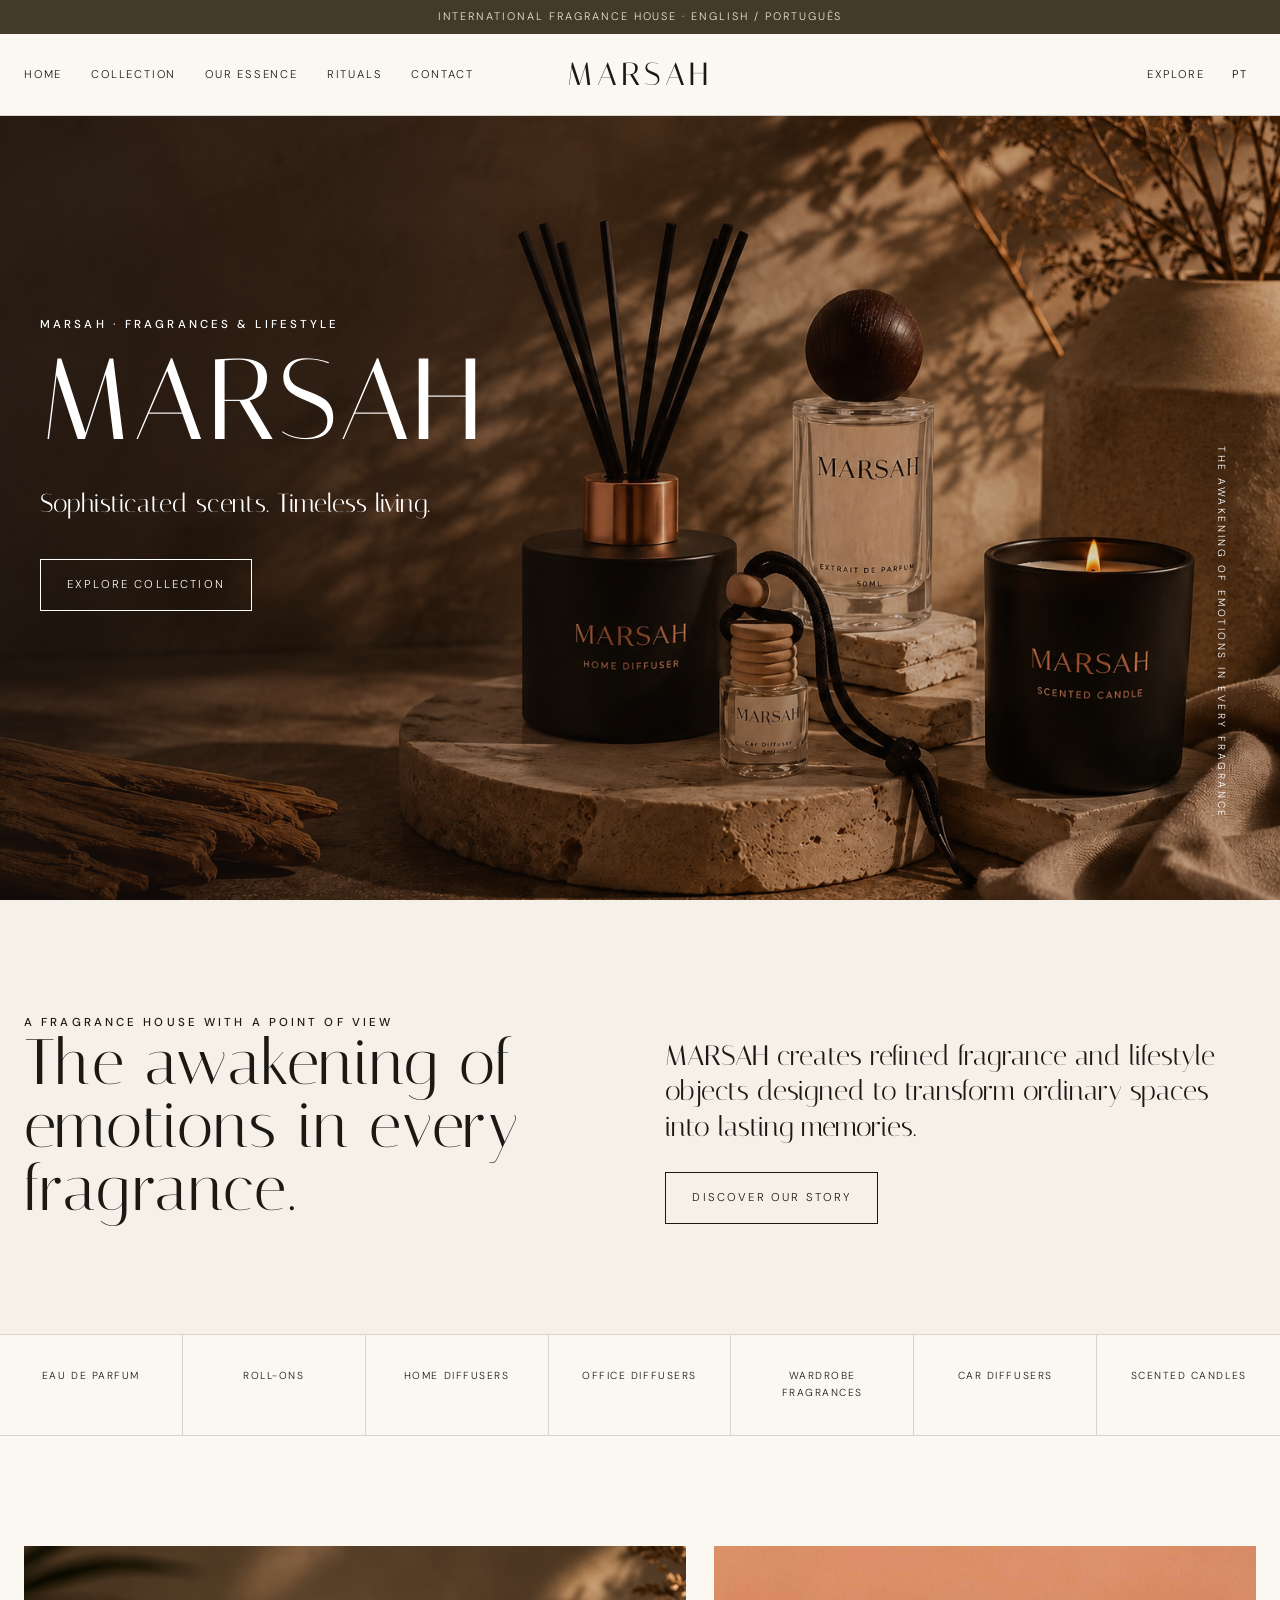
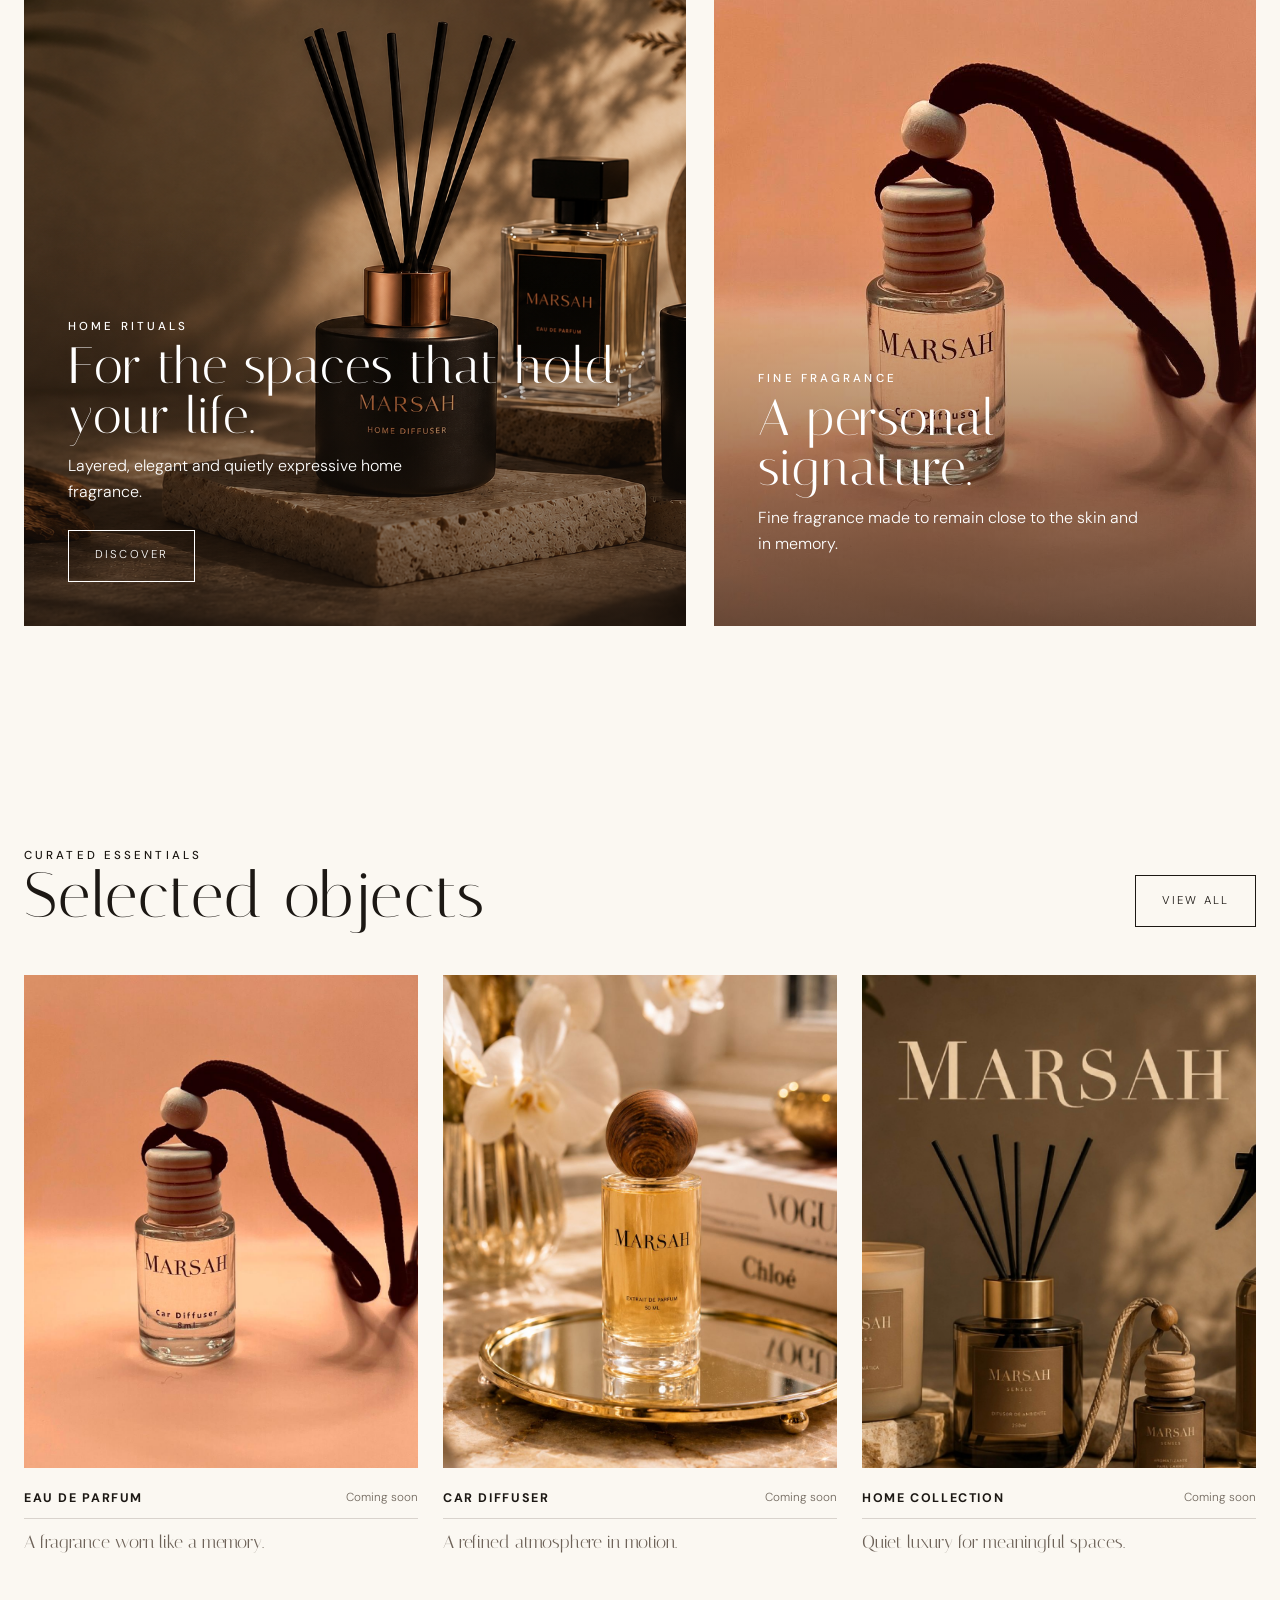
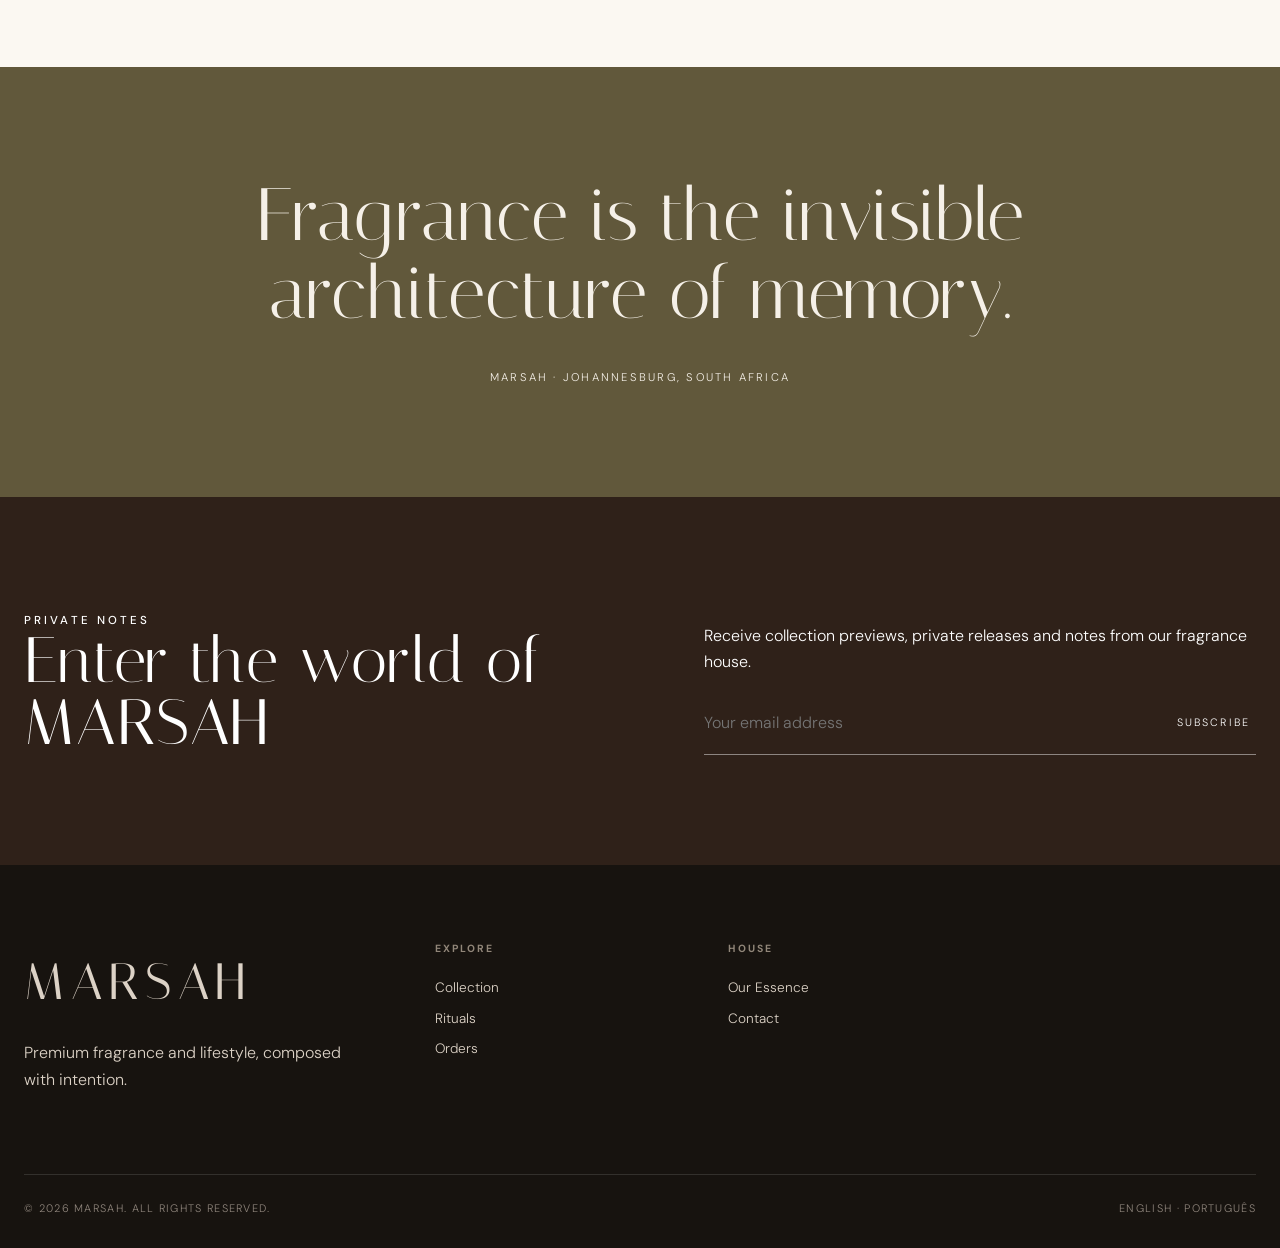
==== index.html @ 7121930b "Add files via upload" ====
<!doctype html><html lang="en"><head><meta charset="utf-8"><meta name="viewport" content="width=device-width,initial-scale=1"><meta name="description" content="MARSAH — premium fragrance and lifestyle."><title>Home | MARSAH</title><link rel="stylesheet" href="assets/css/style.css"></head><body><div data-header></div><main><section class="hero"><div class="hero-media"><img src="assets/images/hero-warm.jpg" alt="MARSAH fragrance collection"></div><div class="container hero-content reveal"><div class="eyebrow">MARSAH · Fragrances & Lifestyle</div><h1 class="display">MARSAH</h1><p data-i18n="heroLine">Sophisticated scents. Timeless living.</p><a class="btn btn-light" href="collection.html" data-i18n="explore">Explore Collection</a></div><div class="hero-note">The awakening of emotions in every fragrance</div></section><section class="section intro"><div class="container intro-grid"><div class="reveal"><div class="eyebrow" data-i18n="introKicker">A fragrance house with a point of view</div><h2 class="display" data-i18n="introTitle">The awakening of emotions in every fragrance.</h2></div><div class="reveal"><p class="intro-copy" data-i18n="introText">MARSAH creates refined fragrance and lifestyle objects designed to transform ordinary spaces into lasting memories.</p><a class="btn" href="essence.html" data-i18n="viewStory">Discover our story</a></div></div></section><section class="category-strip"><div class="categories"><a class="category" href="collection.html" data-i18n="cat1">Eau de Parfum</a><a class="category" href="collection.html" data-i18n="cat2">Roll-ons</a><a class="category" href="collection.html" data-i18n="cat3">Home Diffusers</a><a class="category" href="collection.html" data-i18n="cat4">Office Diffusers</a><a class="category" href="collection.html" data-i18n="cat5">Wardrobe Fragrances</a><a class="category" href="collection.html" data-i18n="cat6">Car Diffusers</a><a class="category" href="collection.html" data-i18n="cat7">Scented Candles</a></div></section><section class="section"><div class="container editorial-grid"><article class="editorial-card reveal"><img src="assets/images/hero-dark.jpg" alt="MARSAH home fragrance"><div class="editorial-overlay"><div><div class="eyebrow">Home Rituals</div><h3 class="display" data-i18n="homeTitle">For the spaces that hold your life.</h3><p data-i18n="homeText">Layered, elegant and quietly expressive home fragrance.</p><a class="btn btn-light" href="rituals.html">Discover</a></div></div></article><article class="editorial-card small reveal"><img src="assets/images/product-perfume.jpg" alt="MARSAH perfume"><div class="editorial-overlay"><div><div class="eyebrow">Fine Fragrance</div><h3 class="display" data-i18n="selfTitle">A personal signature.</h3><p data-i18n="selfText">Fine fragrance made to remain close to the skin and in memory.</p></div></div></article></div></section><section class="section"><div class="container"><div class="featured-head reveal"><div><div class="eyebrow">Curated essentials</div><h2 class="display" data-i18n="featured">Selected objects</h2></div><a class="btn" href="collection.html" data-i18n="viewAll">View all</a></div><div class="product-grid"><article class="product-card reveal"><div class="product-image"><img src="assets/images/product-perfume.jpg" alt="Eau de Parfum"></div><div class="product-meta"><h3>Eau de Parfum</h3><span data-i18n="coming">Coming soon</span></div><div class="product-note">A fragrance worn like a memory.</div></article><article class="product-card reveal"><div class="product-image"><img src="assets/images/product-car-diffuser.jpg" alt="Car Diffuser"></div><div class="product-meta"><h3>Car Diffuser</h3><span data-i18n="coming">Coming soon</span></div><div class="product-note">A refined atmosphere in motion.</div></article><article class="product-card reveal"><div class="product-image"><img src="assets/images/lifestyle-room.jpg" alt="Home collection"></div><div class="product-meta"><h3>Home Collection</h3><span data-i18n="coming">Coming soon</span></div><div class="product-note">Quiet luxury for meaningful spaces.</div></article></div></div></section><section class="section manifesto"><div class="container reveal"><blockquote data-i18n="manifesto">Fragrance is the invisible architecture of memory.</blockquote><p>MARSAH · Johannesburg, South Africa</p></div></section><section class="section newsletter"><div class="container newsletter-grid"><div><div class="eyebrow">Private notes</div><h2 class="display" data-i18n="joinTitle">Enter the world of MARSAH</h2></div><div><p data-i18n="joinText">Receive collection previews, private releases and notes from our fragrance house.</p><form data-newsletter><input type="email" required data-i18n-placeholder="email" placeholder="Your email address"><button data-i18n="subscribe">Subscribe</button><div class="status"></div></form></div></div></section></main><div data-footer></div><script src="assets/js/layout.js"></script><script src="assets/js/main.js"></script></body></html>
---- assets/css/style.css ----
@import url('https://fonts.googleapis.com/css2?family=DM+Sans:wght@300;400;500;600&family=Italiana&display=swap');
:root{--olive:#61583b;--olive-dark:#413b28;--taupe:#927a5e;--sand:#cab8a4;--ivory:#f5f0e8;--paper:#fbf8f2;--brown:#2f2119;--ink:#1c1814;--line:rgba(47,33,25,.17);--serif:'Italiana','Times New Roman',serif;--sans:'DM Sans',Arial,sans-serif}
*{box-sizing:border-box}html{scroll-behavior:smooth}body{margin:0;background:var(--paper);color:var(--ink);font-family:var(--sans);font-weight:300;line-height:1.65}body.menu-open{overflow:hidden}img{display:block;width:100%;height:auto}a{color:inherit;text-decoration:none}button,input,textarea,select{font:inherit}.container{width:min(1240px,calc(100% - 48px));margin:auto}.eyebrow{font-size:.72rem;letter-spacing:.27em;text-transform:uppercase;font-weight:500}.display{font-family:var(--serif);font-weight:400;letter-spacing:.02em;line-height:.98}.section{padding:110px 0}.section-sm{padding:70px 0}.muted{color:#6e665d}.btn{display:inline-flex;align-items:center;justify-content:center;gap:12px;min-height:52px;padding:0 26px;border:1px solid currentColor;text-transform:uppercase;letter-spacing:.19em;font-size:.71rem;transition:.3s;background:transparent;cursor:pointer}.btn:hover{background:var(--olive);border-color:var(--olive);color:white}.btn-light{color:white}.btn-light:hover{background:white;border-color:white;color:var(--brown)}
.announcement{height:34px;background:var(--olive-dark);color:#eee7dc;display:flex;align-items:center;justify-content:center;font-size:.68rem;letter-spacing:.18em;text-transform:uppercase}.site-header{height:82px;position:sticky;top:0;z-index:50;background:rgba(251,248,242,.92);backdrop-filter:blur(14px);border-bottom:1px solid var(--line)}.nav{height:100%;display:grid;grid-template-columns:1fr auto 1fr;align-items:center}.nav-links{display:flex;gap:29px;align-items:center}.nav-links a,.nav-actions button,.nav-actions a{font-size:.7rem;letter-spacing:.16em;text-transform:uppercase}.nav-logo{font-family:var(--serif);font-size:2rem;letter-spacing:.14em}.nav-actions{display:flex;justify-content:flex-end;gap:20px;align-items:center}.lang-btn{border:0;background:transparent;cursor:pointer;padding:8px}.menu-btn{display:none;border:0;background:transparent;width:42px;height:42px;padding:10px}.menu-btn span{display:block;height:1px;background:currentColor;margin:6px 0}
.hero{min-height:calc(100vh - 116px);position:relative;display:grid;align-items:end;color:white;overflow:hidden}.hero-media{position:absolute;inset:0}.hero-media img{height:100%;object-fit:cover}.hero-media:after{content:'';position:absolute;inset:0;background:linear-gradient(90deg,rgba(25,18,13,.69) 0%,rgba(25,18,13,.24) 48%,rgba(25,18,13,.13) 100%)}
.hero-content{
    position:relative;
    z-index:2;
    padding:0 0 10vh;

    max-width:500px;     /* was 650px */
    margin-left:40px;    /* slight shift, still aligned with site */
}

.hero h1{font-size:clamp(4.2rem,9vw,8.6rem);margin:10px 0 25px}.hero p{font-family:var(--serif);font-size:clamp(1.25rem,2vw,1.8rem);max-width:440px;margin:0 0 35px}.hero-note{position:absolute;right:4vw;bottom:9vh;z-index:2;writing-mode:vertical-rl;font-size:.64rem;letter-spacing:.25em;text-transform:uppercase}
.intro{background:var(--ivory)}.intro-grid{display:grid;grid-template-columns:1fr 1.15fr;gap:10vw;align-items:center}.intro h2{font-size:clamp(3rem,5vw,5.5rem);margin:0}.intro-copy{font-family:var(--serif);font-size:clamp(1.45rem,2.2vw,2.2rem);line-height:1.25}.signature{margin-top:35px;font-size:.7rem;letter-spacing:.2em;text-transform:uppercase}
.category-strip{border-top:1px solid var(--line);border-bottom:1px solid var(--line)}.categories{display:grid;grid-template-columns:repeat(7,1fr)}.category{padding:33px 15px;text-align:center;border-right:1px solid var(--line);font-size:.64rem;letter-spacing:.15em;text-transform:uppercase}.category:last-child{border-right:0}.category:hover{background:var(--olive);color:white}
.editorial-grid{display:grid;grid-template-columns:1.1fr .9fr;gap:28px}.editorial-card{position:relative;overflow:hidden;min-height:680px}.editorial-card.small{min-height:520px}.editorial-card img{height:100%;object-fit:cover;transition:transform .8s}.editorial-card:hover img{transform:scale(1.025)}.editorial-overlay{position:absolute;inset:0;background:linear-gradient(0deg,rgba(29,20,14,.65),transparent 60%);display:flex;align-items:flex-end;padding:44px;color:white}.editorial-overlay h3{font-size:clamp(2.4rem,4vw,4.6rem);margin:5px 0 12px}.editorial-overlay p{max-width:390px;margin:0 0 24px}
.featured-head{display:flex;justify-content:space-between;align-items:end;margin-bottom:48px}.featured-head h2{font-size:clamp(2.8rem,5vw,5rem);margin:0}.product-grid{display:grid;grid-template-columns:repeat(3,1fr);gap:25px}.product-card{group:true}.product-image{aspect-ratio:4/5;overflow:hidden;background:#e9dfd2}.product-image img{height:100%;object-fit:cover;transition:.7s}.product-card:hover .product-image img{transform:scale(1.035)}.product-meta{padding:20px 0 10px;display:flex;justify-content:space-between;gap:15px;border-bottom:1px solid var(--line)}.product-meta h3{font-size:.78rem;letter-spacing:.13em;text-transform:uppercase;margin:0}.product-meta span{font-size:.73rem;color:#70675d}.product-note{font-family:var(--serif);font-size:1.1rem;color:#6d6258;margin-top:9px}
.manifesto{background:var(--olive);color:var(--ivory);text-align:center}.manifesto blockquote{font-family:var(--serif);font-size:clamp(2.5rem,5.8vw,6.5rem);line-height:1.05;max-width:1050px;margin:0 auto}.manifesto p{margin:35px 0 0;letter-spacing:.2em;text-transform:uppercase;font-size:.7rem}
.newsletter{background:var(--brown);color:white}.newsletter-grid{display:grid;grid-template-columns:1fr 1fr;gap:10vw;align-items:end}.newsletter h2{font-size:clamp(3rem,5vw,5rem);margin:0}.newsletter form{display:flex;border-bottom:1px solid rgba(255,255,255,.45)}.newsletter input{flex:1;background:none;border:0;padding:18px 0;color:white;outline:0}.newsletter button{border:0;background:none;color:white;text-transform:uppercase;font-size:.67rem;letter-spacing:.2em;cursor:pointer}
.page-hero{padding:120px 0 85px;background:var(--ivory);border-bottom:1px solid var(--line)}.page-hero h1{font-size:clamp(4rem,8vw,8rem);margin:0}.page-hero .lead{font-family:var(--serif);font-size:1.6rem;max-width:650px;margin:30px 0 0}.split{display:grid;grid-template-columns:1fr 1fr;min-height:720px}.split-media img{height:100%;object-fit:cover}.split-copy{padding:10vw;display:flex;flex-direction:column;justify-content:center;background:var(--olive);color:white}.split-copy.light{background:var(--ivory);color:var(--ink)}.split-copy h2{font-size:clamp(3rem,5vw,5.7rem);margin:10px 0 30px}.split-copy p{max-width:530px}.values{display:grid;grid-template-columns:repeat(3,1fr);border-top:1px solid var(--line);border-left:1px solid var(--line)}.value{padding:54px;border-right:1px solid var(--line);border-bottom:1px solid var(--line)}.value .num{font-family:var(--serif);font-size:3rem;color:var(--taupe)}.value h3{font-family:var(--serif);font-size:2rem;font-weight:400}
.collection-toolbar{display:flex;justify-content:space-between;align-items:center;margin-bottom:45px}.filters{display:flex;gap:10px;flex-wrap:wrap}.filter{border:1px solid var(--line);background:transparent;padding:10px 16px;text-transform:uppercase;font-size:.62rem;letter-spacing:.14em;cursor:pointer}.filter.active,.filter:hover{background:var(--olive);color:white;border-color:var(--olive)}.collection-grid{display:grid;grid-template-columns:repeat(3,1fr);gap:55px 25px}.collection-item.hidden{display:none}.placeholder{aspect-ratio:4/5;background:linear-gradient(135deg,#e4d6c7,#a58f72);display:flex;align-items:center;justify-content:center;color:white;font-family:var(--serif);font-size:3rem;letter-spacing:.05em}
.ritual-steps{display:grid;grid-template-columns:repeat(3,1fr);gap:30px}.ritual-step{padding:45px 0;border-top:1px solid var(--line)}.ritual-step span{font-family:var(--serif);font-size:3.2rem;color:var(--taupe)}.ritual-step h3{font-family:var(--serif);font-size:2.1rem;margin:10px 0}.contact-grid{display:grid;grid-template-columns:1fr 1fr;gap:9vw}.contact-form{display:grid;gap:18px}.field label{display:block;font-size:.65rem;letter-spacing:.15em;text-transform:uppercase;margin-bottom:8px}.field input,.field textarea,.field select{width:100%;background:transparent;border:0;border-bottom:1px solid var(--line);padding:12px 0;outline:0}.field textarea{min-height:120px;resize:vertical}.contact-info h2{font-size:clamp(3rem,5vw,5rem);margin:0 0 30px}.contact-list{margin-top:45px;border-top:1px solid var(--line)}.contact-row{padding:20px 0;border-bottom:1px solid var(--line);display:flex;justify-content:space-between;gap:20px}.status{margin-top:15px;font-size:.82rem}
.site-footer{background:#17130f;color:#dcd2c6;padding:75px 0 30px}.footer-grid{display:grid;grid-template-columns:1.5fr 1fr 1fr 1fr;gap:60px}.footer-logo{font-family:var(--serif);font-size:3.2rem;letter-spacing:.12em}.footer-grid h4{font-size:.65rem;letter-spacing:.2em;text-transform:uppercase;margin:0 0 20px;color:#918679}.footer-grid a{display:block;margin:8px 0;font-size:.85rem}.footer-bottom{margin-top:65px;padding-top:25px;border-top:1px solid rgba(255,255,255,.12);display:flex;justify-content:space-between;font-size:.68rem;letter-spacing:.12em;text-transform:uppercase;color:#8f857c}
.reveal{opacity:0;transform:translateY(24px);transition:opacity .8s,transform .8s}.reveal.visible{opacity:1;transform:none}
@media(max-width:900px){.container{width:min(100% - 30px,1240px)}
.nav{
    grid-template-columns:auto 1fr auto;
    grid-template-areas:
        "menu logo actions";
}

.menu-btn{
    grid-area:menu;
    display:block;
}

.nav-logo{
    grid-area:logo;
    justify-self:center;
}

.nav-actions{
    grid-area:actions;
    justify-self:end;
}

.nav-links{
    position:absolute;
    top:100%;
    left:0;

    width:100%;
    height:calc(100vh - 82px);

    background:var(--paper);

    display:flex;
    flex-direction:column;
    align-items:flex-start;

    gap:0;
    padding:38px 30px;

    transform:translateX(-100%);
    transition:transform .35s ease;

    overflow-y:auto;
    z-index:100;
}

.nav-links a{
    display:block;
    width:100%;

    padding:18px 0;

    color:var(--ink);
    border-bottom:1px solid var(--line);
}

.menu-open .nav-links{
    transform:translateX(0);
}
.nav-links{position:fixed;inset:116px 0 0;background:var(--paper);display:flex;flex-direction:column;align-items:flex-start;padding:50px 30px;transform:translateX(-100%);transition:.35s}.menu-open .nav-links{transform:none}.menu-btn{display:block}.nav-logo{justify-self:center}.nav-actions a{display:none}.hero{min-height:78vh}.hero-note{display:none}.intro-grid,.editorial-grid,.newsletter-grid,.contact-grid{grid-template-columns:1fr}.categories{grid-template-columns:repeat(2,1fr)}.category{border-bottom:1px solid var(--line)}.product-grid,.collection-grid{grid-template-columns:repeat(2,1fr)}.split{grid-template-columns:1fr;min-height:auto}.split-media{height:65vh}.split-copy{padding:80px 25px}.values,.ritual-steps{grid-template-columns:1fr}.footer-grid{grid-template-columns:1fr 1fr}.section{padding:80px 0}}
@media(max-width:600px){.announcement{font-size:.56rem}.site-header{height:72px}.nav-links{inset:106px 0 0}.nav-logo{font-size:1.55rem}.hero h1{font-size:4.1rem}
.hero-content{
    max-width:300px;
    margin-left:10px;
    padding-bottom:60px;
}
	.editorial-card,.editorial-card.small{min-height:560px}.featured-head{display:block}.featured-head .btn{margin-top:22px}.product-grid,.collection-grid{grid-template-columns:1fr}.footer-grid{grid-template-columns:1fr}.footer-bottom{display:block}.footer-bottom span{display:block;margin:8px 0}.page-hero{padding:85px 0 60px}.value{padding:36px 25px}}
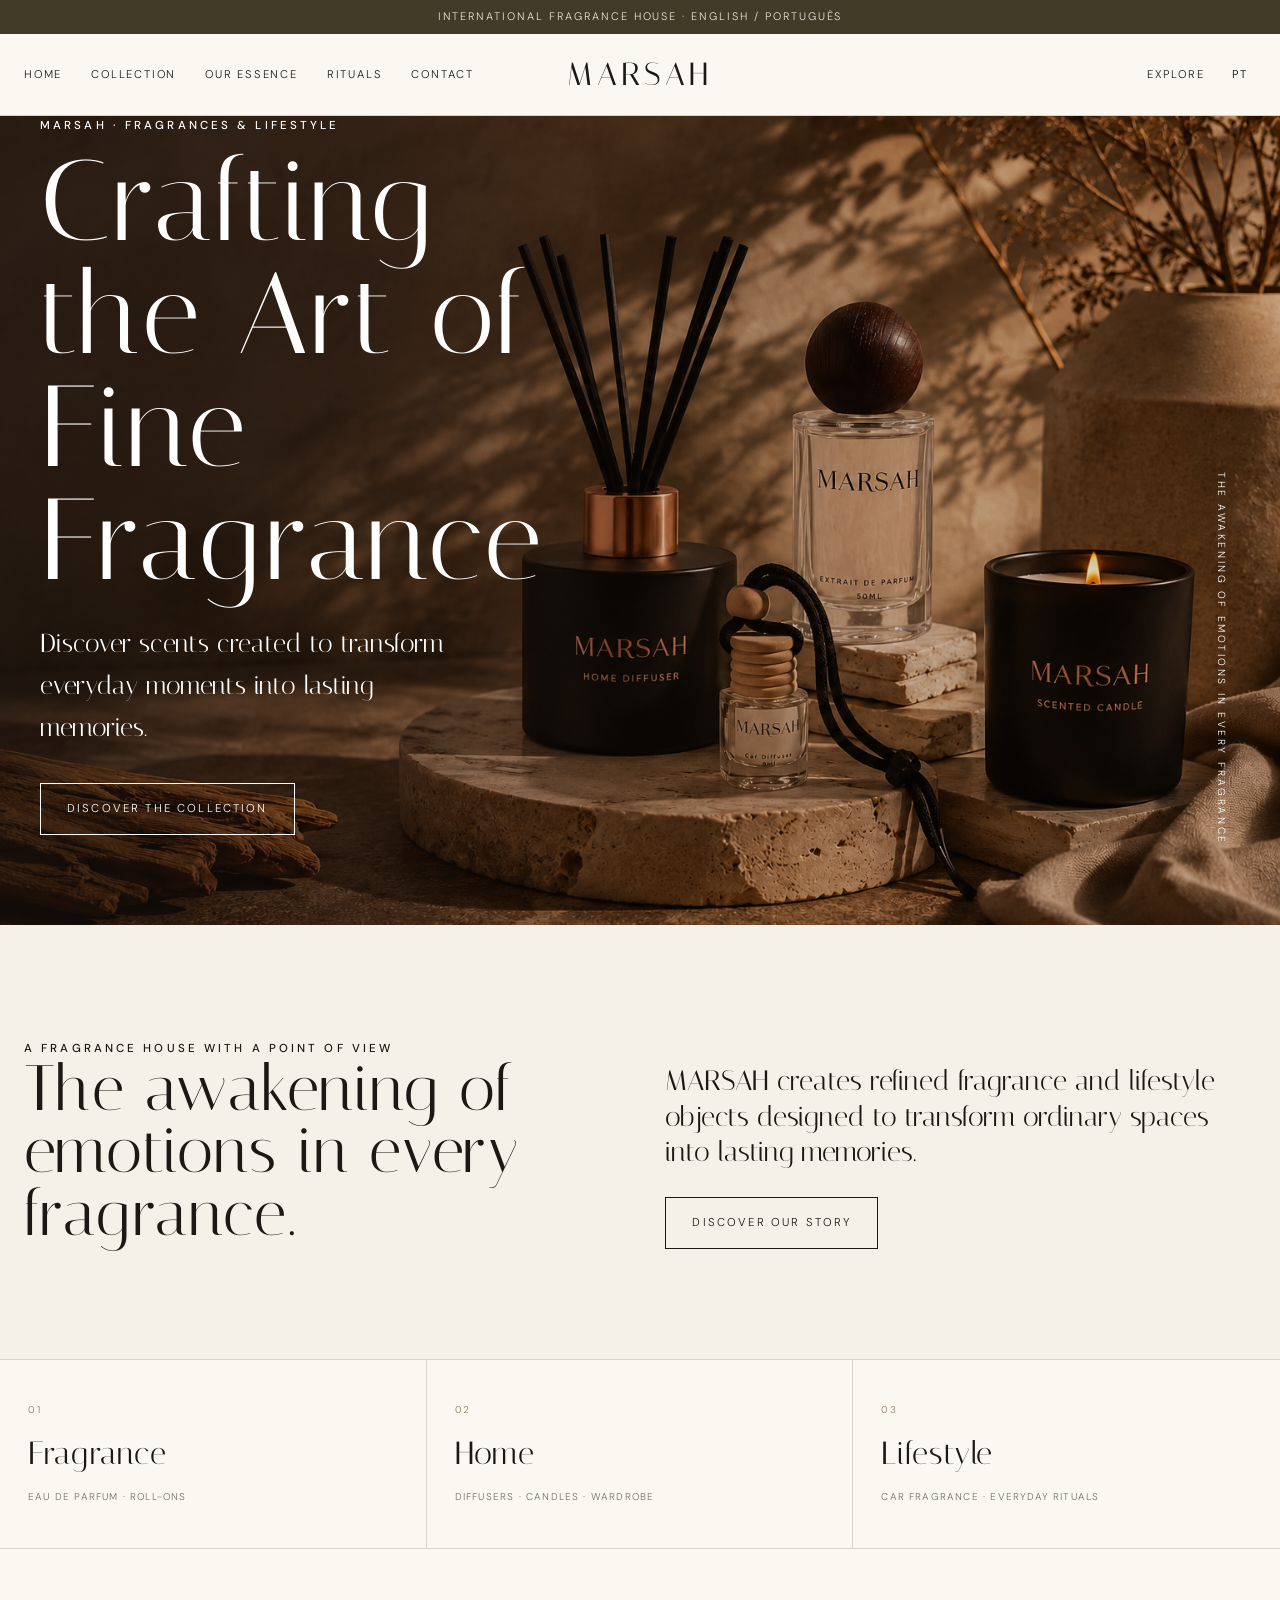
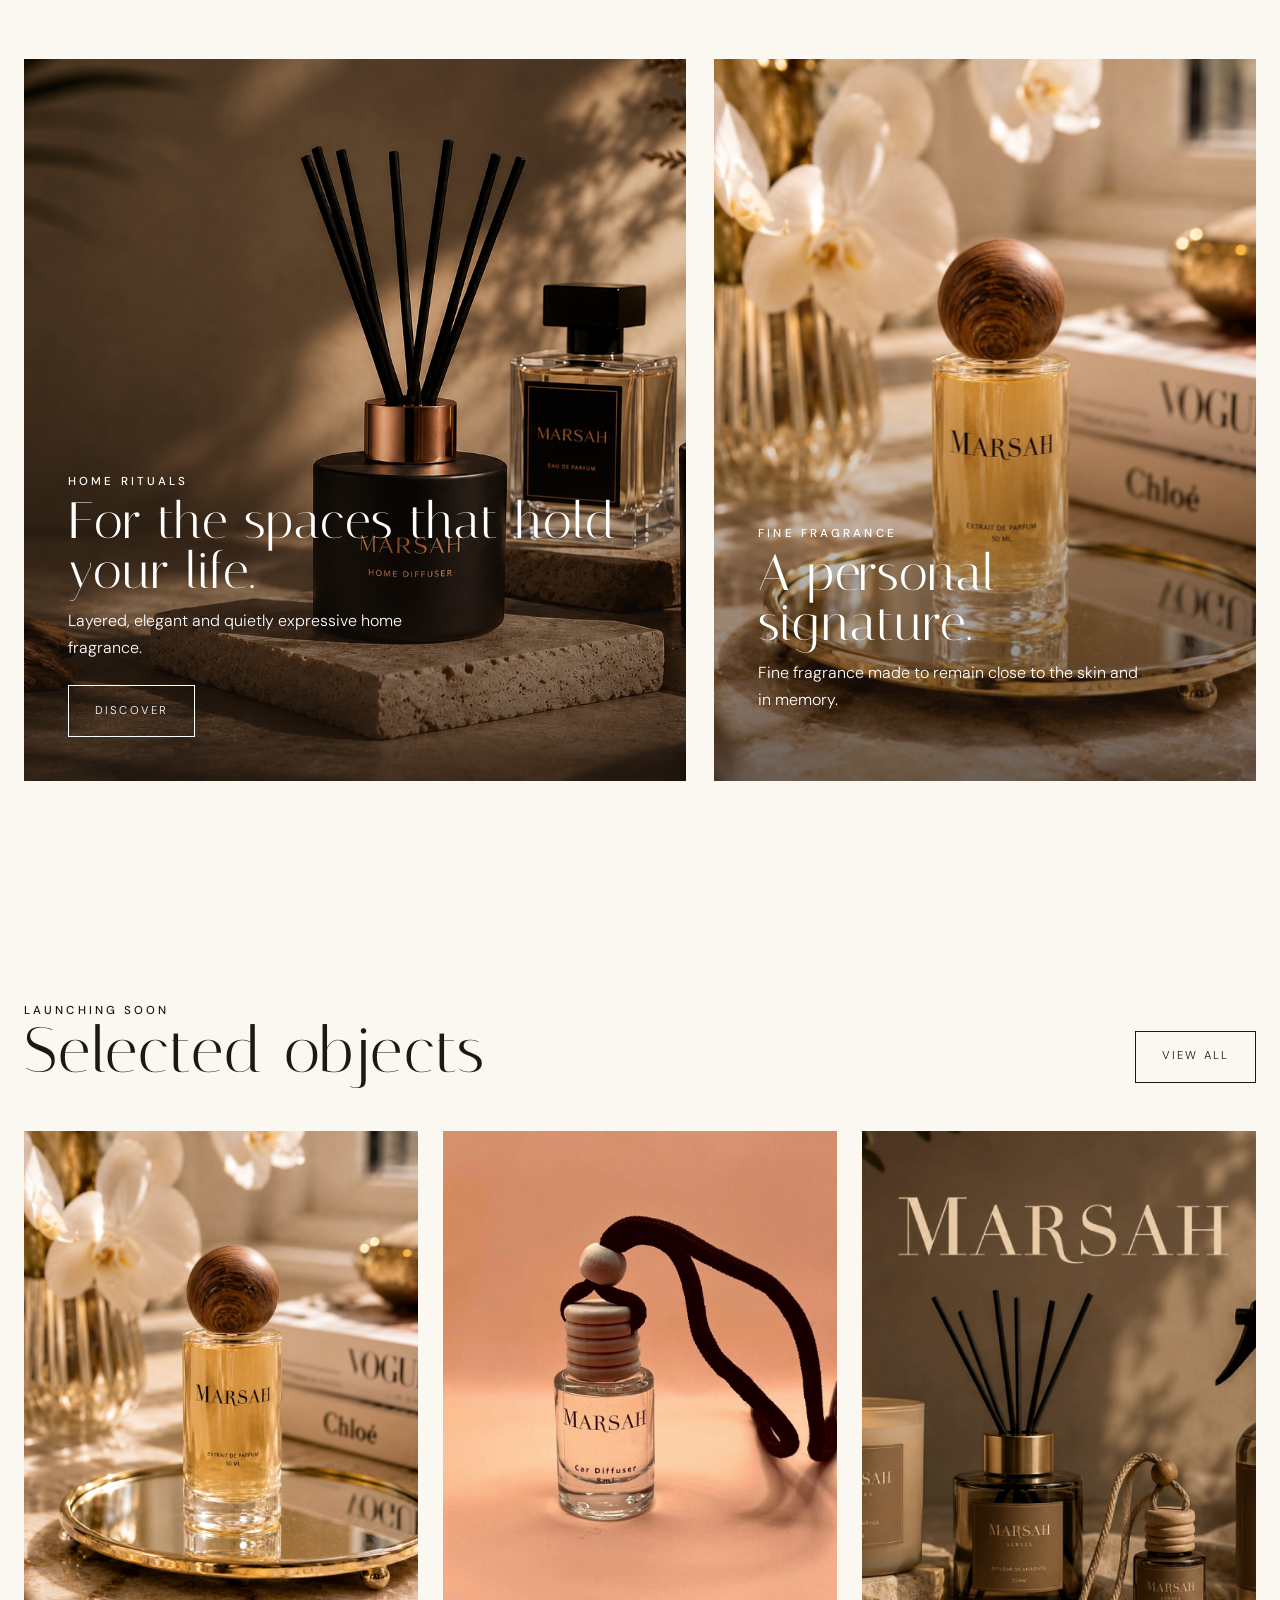
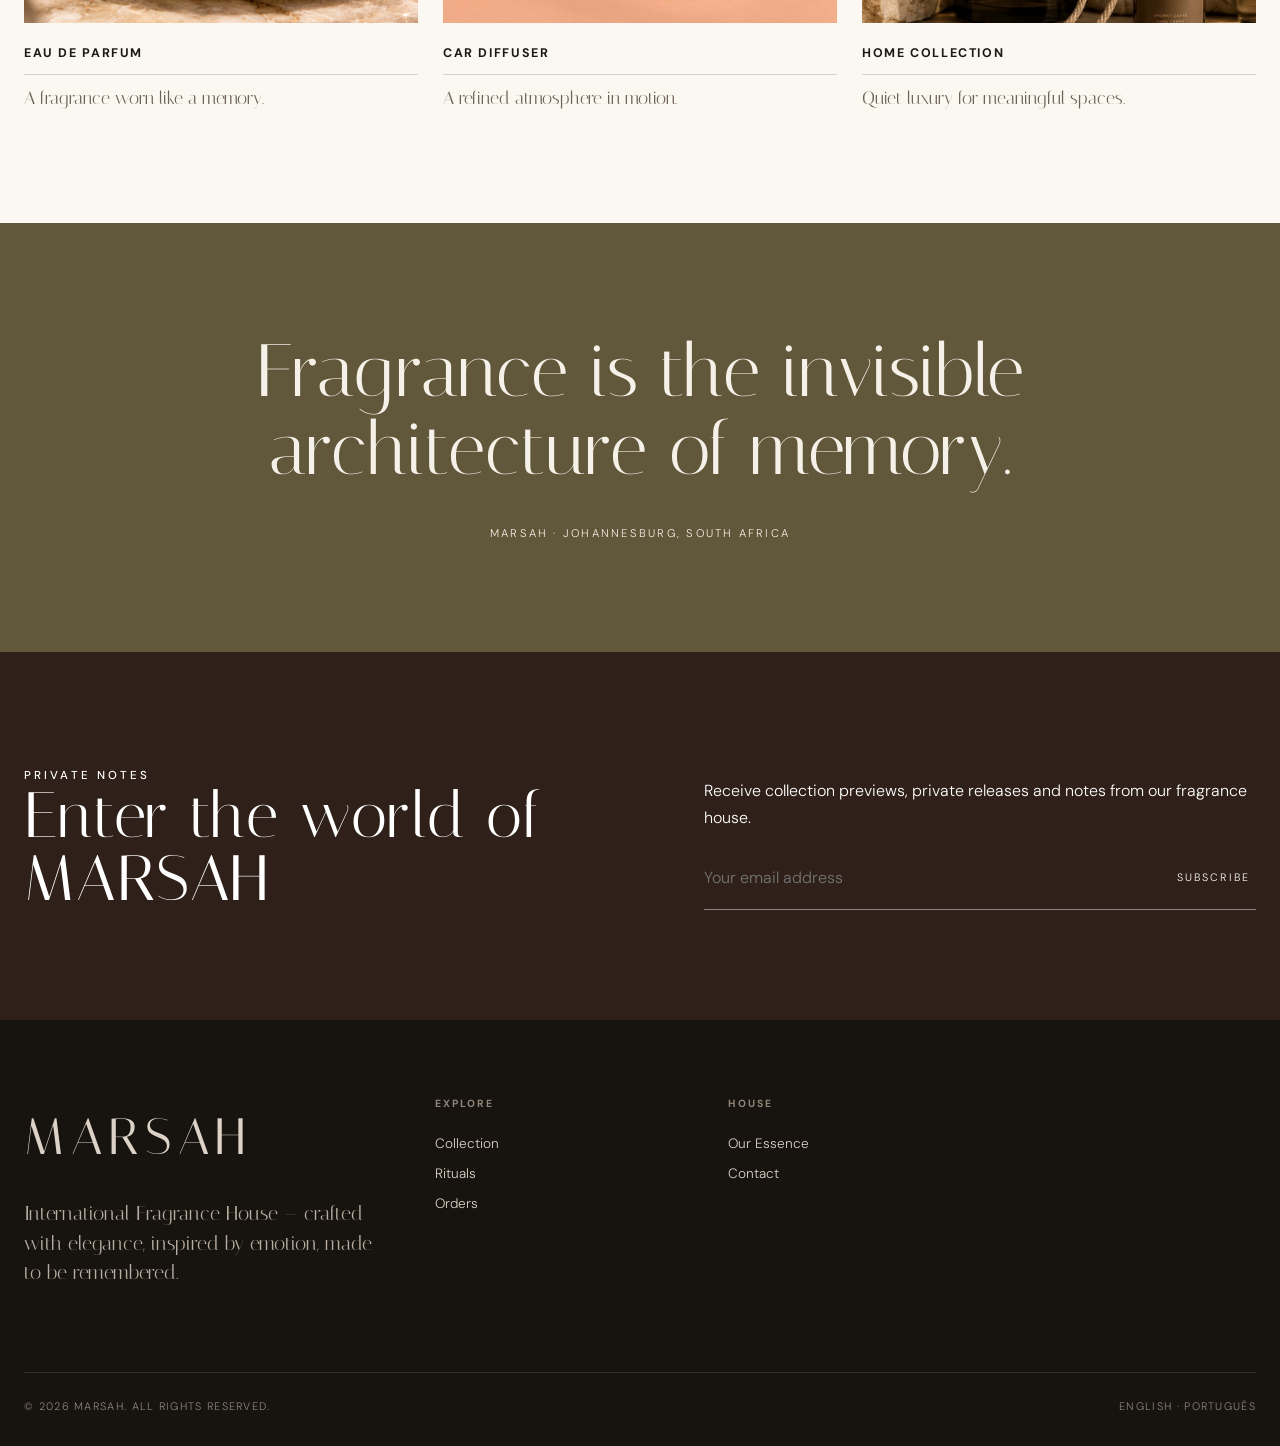
==== commit 7b1219d5: "Add files via upload" ====
--- a/index.html
+++ b/index.html
@@ -1 +1 @@
-<!doctype html><html lang="en"><head><meta charset="utf-8"><meta name="viewport" content="width=device-width,initial-scale=1"><meta name="description" content="MARSAH — premium fragrance and lifestyle."><title>Home | MARSAH</title><link rel="stylesheet" href="assets/css/style.css"></head><body><div data-header></div><main><section class="hero"><div class="hero-media"><img src="assets/images/hero-warm.jpg" alt="MARSAH fragrance collection"></div><div class="container hero-content reveal"><div class="eyebrow">MARSAH · Fragrances & Lifestyle</div><h1 class="display">MARSAH</h1><p data-i18n="heroLine">Sophisticated scents. Timeless living.</p><a class="btn btn-light" href="collection.html" data-i18n="explore">Explore Collection</a></div><div class="hero-note">The awakening of emotions in every fragrance</div></section><section class="section intro"><div class="container intro-grid"><div class="reveal"><div class="eyebrow" data-i18n="introKicker">A fragrance house with a point of view</div><h2 class="display" data-i18n="introTitle">The awakening of emotions in every fragrance.</h2></div><div class="reveal"><p class="intro-copy" data-i18n="introText">MARSAH creates refined fragrance and lifestyle objects designed to transform ordinary spaces into lasting memories.</p><a class="btn" href="essence.html" data-i18n="viewStory">Discover our story</a></div></div></section><section class="category-strip"><div class="categories"><a class="category" href="collection.html" data-i18n="cat1">Eau de Parfum</a><a class="category" href="collection.html" data-i18n="cat2">Roll-ons</a><a class="category" href="collection.html" data-i18n="cat3">Home Diffusers</a><a class="category" href="collection.html" data-i18n="cat4">Office Diffusers</a><a class="category" href="collection.html" data-i18n="cat5">Wardrobe Fragrances</a><a class="category" href="collection.html" data-i18n="cat6">Car Diffusers</a><a class="category" href="collection.html" data-i18n="cat7">Scented Candles</a></div></section><section class="section"><div class="container editorial-grid"><article class="editorial-card reveal"><img src="assets/images/hero-dark.jpg" alt="MARSAH home fragrance"><div class="editorial-overlay"><div><div class="eyebrow">Home Rituals</div><h3 class="display" data-i18n="homeTitle">For the spaces that hold your life.</h3><p data-i18n="homeText">Layered, elegant and quietly expressive home fragrance.</p><a class="btn btn-light" href="rituals.html">Discover</a></div></div></article><article class="editorial-card small reveal"><img src="assets/images/product-perfume.jpg" alt="MARSAH perfume"><div class="editorial-overlay"><div><div class="eyebrow">Fine Fragrance</div><h3 class="display" data-i18n="selfTitle">A personal signature.</h3><p data-i18n="selfText">Fine fragrance made to remain close to the skin and in memory.</p></div></div></article></div></section><section class="section"><div class="container"><div class="featured-head reveal"><div><div class="eyebrow">Curated essentials</div><h2 class="display" data-i18n="featured">Selected objects</h2></div><a class="btn" href="collection.html" data-i18n="viewAll">View all</a></div><div class="product-grid"><article class="product-card reveal"><div class="product-image"><img src="assets/images/product-perfume.jpg" alt="Eau de Parfum"></div><div class="product-meta"><h3>Eau de Parfum</h3><span data-i18n="coming">Coming soon</span></div><div class="product-note">A fragrance worn like a memory.</div></article><article class="product-card reveal"><div class="product-image"><img src="assets/images/product-car-diffuser.jpg" alt="Car Diffuser"></div><div class="product-meta"><h3>Car Diffuser</h3><span data-i18n="coming">Coming soon</span></div><div class="product-note">A refined atmosphere in motion.</div></article><article class="product-card reveal"><div class="product-image"><img src="assets/images/lifestyle-room.jpg" alt="Home collection"></div><div class="product-meta"><h3>Home Collection</h3><span data-i18n="coming">Coming soon</span></div><div class="product-note">Quiet luxury for meaningful spaces.</div></article></div></div></section><section class="section manifesto"><div class="container reveal"><blockquote data-i18n="manifesto">Fragrance is the invisible architecture of memory.</blockquote><p>MARSAH · Johannesburg, South Africa</p></div></section><section class="section newsletter"><div class="container newsletter-grid"><div><div class="eyebrow">Private notes</div><h2 class="display" data-i18n="joinTitle">Enter the world of MARSAH</h2></div><div><p data-i18n="joinText">Receive collection previews, private releases and notes from our fragrance house.</p><form data-newsletter><input type="email" required data-i18n-placeholder="email" placeholder="Your email address"><button data-i18n="subscribe">Subscribe</button><div class="status"></div></form></div></div></section></main><div data-footer></div><script src="assets/js/layout.js"></script><script src="assets/js/main.js"></script></body></html>
+<!doctype html><html lang="en"><head><meta charset="utf-8"><meta name="viewport" content="width=device-width,initial-scale=1"><meta name="description" content="MARSAH — premium fragrance and lifestyle."><title>Home | MARSAH</title><link rel="stylesheet" href="assets/css/style.css"></head><body><div data-header></div><main><section class="hero"><div class="hero-media"><img src="assets/images/hero-warm.jpg" alt="MARSAH fragrance collection"></div><div class="container hero-content reveal"><div class="eyebrow">MARSAH · Fragrances & Lifestyle</div><h1 class="display" data-i18n="heroTitle">Crafting the Art of Fine Fragrance</h1><p data-i18n="heroLine">Discover scents created to transform everyday moments into lasting memories.</p><a class="btn btn-light" href="collection.html" data-i18n="explore">Discover the Collection</a></div><div class="hero-note" data-i18n="heroNote">The awakening of emotions in every fragrance</div></section><section class="section intro"><div class="container intro-grid"><div class="reveal"><div class="eyebrow" data-i18n="introKicker">A fragrance house with a point of view</div><h2 class="display" data-i18n="introTitle">The awakening of emotions in every fragrance.</h2></div><div class="reveal"><p class="intro-copy" data-i18n="introText">MARSAH creates refined fragrance and lifestyle objects designed to transform ordinary spaces into lasting memories.</p><a class="btn" href="essence.html" data-i18n="viewStory">Discover our story</a></div></div></section><section class="category-strip"><div class="categories collection-groups"><a class="category collection-group" href="collection.html#fragrance"><span class="category-index">01</span><strong data-i18n="groupFragrance">Fragrance</strong><small data-i18n="groupFragranceNote">Eau de Parfum · Roll-ons</small></a><a class="category collection-group" href="collection.html#home"><span class="category-index">02</span><strong data-i18n="groupHome">Home</strong><small data-i18n="groupHomeNote">Diffusers · Candles · Wardrobe</small></a><a class="category collection-group" href="collection.html#lifestyle"><span class="category-index">03</span><strong data-i18n="groupLifestyle">Lifestyle</strong><small data-i18n="groupLifestyleNote">Car fragrance · Everyday rituals</small></a></div></section><section class="section"><div class="container editorial-grid"><article class="editorial-card reveal"><img src="assets/images/hero-dark.jpg" alt="MARSAH home fragrance"><div class="editorial-overlay"><div><div class="eyebrow">Home Rituals</div><h3 class="display" data-i18n="homeTitle">For the spaces that hold your life.</h3><p data-i18n="homeText">Layered, elegant and quietly expressive home fragrance.</p><a class="btn btn-light" href="rituals.html">Discover</a></div></div></article><article class="editorial-card small reveal"><img src="assets/images/product-perfume.jpg" alt="MARSAH perfume"><div class="editorial-overlay"><div><div class="eyebrow">Fine Fragrance</div><h3 class="display" data-i18n="selfTitle">A personal signature.</h3><p data-i18n="selfText">Fine fragrance made to remain close to the skin and in memory.</p></div></div></article></div></section><section class="section"><div class="container"><div class="featured-head reveal"><div><div class="eyebrow" data-i18n="launching">Launching Soon</div><h2 class="display" data-i18n="featured">Selected objects</h2></div><a class="btn" href="collection.html" data-i18n="viewAll">View all</a></div><div class="product-grid"><article class="product-card reveal"><div class="product-image"><img src="assets/images/product-perfume.jpg" alt="Eau de Parfum"></div><div class="product-meta"><h3>Eau de Parfum</h3></div><div class="product-note">A fragrance worn like a memory.</div></article><article class="product-card reveal"><div class="product-image"><img src="assets/images/product-car-diffuser.jpg" alt="Car Diffuser"></div><div class="product-meta"><h3>Car Diffuser</h3></div><div class="product-note">A refined atmosphere in motion.</div></article><article class="product-card reveal"><div class="product-image"><img src="assets/images/lifestyle-room.jpg" alt="Home collection"></div><div class="product-meta"><h3>Home Collection</h3></div><div class="product-note">Quiet luxury for meaningful spaces.</div></article></div></div></section><section class="section manifesto"><div class="container reveal"><blockquote data-i18n="manifesto">Fragrance is the invisible architecture of memory.</blockquote><p>MARSAH · Johannesburg, South Africa</p></div></section><section class="section newsletter"><div class="container newsletter-grid"><div><div class="eyebrow">Private notes</div><h2 class="display" data-i18n="joinTitle">Enter the world of MARSAH</h2></div><div><p data-i18n="joinText">Receive collection previews, private releases and notes from our fragrance house.</p><form data-newsletter><input type="email" required data-i18n-placeholder="email" placeholder="Your email address"><button data-i18n="subscribe">Subscribe</button><div class="status"></div></form></div></div></section></main><div data-footer></div><script src="assets/js/layout.js"></script><script src="assets/js/main.js"></script></body></html>
--- a/assets/css/style.css
+++ b/assets/css/style.css
@@ -14,15 +14,15 @@
 
 .hero h1{font-size:clamp(4.2rem,9vw,8.6rem);margin:10px 0 25px}.hero p{font-family:var(--serif);font-size:clamp(1.25rem,2vw,1.8rem);max-width:440px;margin:0 0 35px}.hero-note{position:absolute;right:4vw;bottom:9vh;z-index:2;writing-mode:vertical-rl;font-size:.64rem;letter-spacing:.25em;text-transform:uppercase}
 .intro{background:var(--ivory)}.intro-grid{display:grid;grid-template-columns:1fr 1.15fr;gap:10vw;align-items:center}.intro h2{font-size:clamp(3rem,5vw,5.5rem);margin:0}.intro-copy{font-family:var(--serif);font-size:clamp(1.45rem,2.2vw,2.2rem);line-height:1.25}.signature{margin-top:35px;font-size:.7rem;letter-spacing:.2em;text-transform:uppercase}
-.category-strip{border-top:1px solid var(--line);border-bottom:1px solid var(--line)}.categories{display:grid;grid-template-columns:repeat(7,1fr)}.category{padding:33px 15px;text-align:center;border-right:1px solid var(--line);font-size:.64rem;letter-spacing:.15em;text-transform:uppercase}.category:last-child{border-right:0}.category:hover{background:var(--olive);color:white}
+.category-strip{border-top:1px solid var(--line);border-bottom:1px solid var(--line)}.categories{display:grid;grid-template-columns:repeat(3,1fr)}.category{padding:42px 28px;text-align:left;border-right:1px solid var(--line);font-size:.64rem;letter-spacing:.15em;text-transform:uppercase}.category:last-child{border-right:0}.category:hover{background:var(--olive);color:white}.collection-group{display:flex;flex-direction:column;gap:9px;min-height:160px;justify-content:center}.collection-group strong{font-family:var(--serif);font-size:2rem;font-weight:400;letter-spacing:.02em;text-transform:none}.collection-group small{font-size:.62rem;letter-spacing:.12em;color:#766d64}.collection-group:hover small{color:rgba(255,255,255,.75)}.category-index{font-size:.62rem;color:var(--taupe)}
 .editorial-grid{display:grid;grid-template-columns:1.1fr .9fr;gap:28px}.editorial-card{position:relative;overflow:hidden;min-height:680px}.editorial-card.small{min-height:520px}.editorial-card img{height:100%;object-fit:cover;transition:transform .8s}.editorial-card:hover img{transform:scale(1.025)}.editorial-overlay{position:absolute;inset:0;background:linear-gradient(0deg,rgba(29,20,14,.65),transparent 60%);display:flex;align-items:flex-end;padding:44px;color:white}.editorial-overlay h3{font-size:clamp(2.4rem,4vw,4.6rem);margin:5px 0 12px}.editorial-overlay p{max-width:390px;margin:0 0 24px}
-.featured-head{display:flex;justify-content:space-between;align-items:end;margin-bottom:48px}.featured-head h2{font-size:clamp(2.8rem,5vw,5rem);margin:0}.product-grid{display:grid;grid-template-columns:repeat(3,1fr);gap:25px}.product-card{group:true}.product-image{aspect-ratio:4/5;overflow:hidden;background:#e9dfd2}.product-image img{height:100%;object-fit:cover;transition:.7s}.product-card:hover .product-image img{transform:scale(1.035)}.product-meta{padding:20px 0 10px;display:flex;justify-content:space-between;gap:15px;border-bottom:1px solid var(--line)}.product-meta h3{font-size:.78rem;letter-spacing:.13em;text-transform:uppercase;margin:0}.product-meta span{font-size:.73rem;color:#70675d}.product-note{font-family:var(--serif);font-size:1.1rem;color:#6d6258;margin-top:9px}
+.featured-head{display:flex;justify-content:space-between;align-items:end;margin-bottom:48px}.featured-head h2{font-size:clamp(2.8rem,5vw,5rem);margin:0}.product-grid{display:grid;grid-template-columns:repeat(3,1fr);gap:25px}.product-card{group:true}.product-image{aspect-ratio:4/5;overflow:hidden;background:#e9dfd2}.product-image img{height:100%;object-fit:cover;transition:.7s;filter:saturate(.88) contrast(1.03);object-position:center}.editorial-card img,.split-media img{filter:saturate(.9) contrast(1.03)}.product-card:hover .product-image img{transform:scale(1.035)}.product-meta{padding:20px 0 10px;display:flex;justify-content:space-between;gap:15px;border-bottom:1px solid var(--line)}.product-meta h3{font-size:.78rem;letter-spacing:.13em;text-transform:uppercase;margin:0}.product-meta span{font-size:.73rem;color:#70675d}.product-note{font-family:var(--serif);font-size:1.1rem;color:#6d6258;margin-top:9px}
 .manifesto{background:var(--olive);color:var(--ivory);text-align:center}.manifesto blockquote{font-family:var(--serif);font-size:clamp(2.5rem,5.8vw,6.5rem);line-height:1.05;max-width:1050px;margin:0 auto}.manifesto p{margin:35px 0 0;letter-spacing:.2em;text-transform:uppercase;font-size:.7rem}
 .newsletter{background:var(--brown);color:white}.newsletter-grid{display:grid;grid-template-columns:1fr 1fr;gap:10vw;align-items:end}.newsletter h2{font-size:clamp(3rem,5vw,5rem);margin:0}.newsletter form{display:flex;border-bottom:1px solid rgba(255,255,255,.45)}.newsletter input{flex:1;background:none;border:0;padding:18px 0;color:white;outline:0}.newsletter button{border:0;background:none;color:white;text-transform:uppercase;font-size:.67rem;letter-spacing:.2em;cursor:pointer}
 .page-hero{padding:120px 0 85px;background:var(--ivory);border-bottom:1px solid var(--line)}.page-hero h1{font-size:clamp(4rem,8vw,8rem);margin:0}.page-hero .lead{font-family:var(--serif);font-size:1.6rem;max-width:650px;margin:30px 0 0}.split{display:grid;grid-template-columns:1fr 1fr;min-height:720px}.split-media img{height:100%;object-fit:cover}.split-copy{padding:10vw;display:flex;flex-direction:column;justify-content:center;background:var(--olive);color:white}.split-copy.light{background:var(--ivory);color:var(--ink)}.split-copy h2{font-size:clamp(3rem,5vw,5.7rem);margin:10px 0 30px}.split-copy p{max-width:530px}.values{display:grid;grid-template-columns:repeat(3,1fr);border-top:1px solid var(--line);border-left:1px solid var(--line)}.value{padding:54px;border-right:1px solid var(--line);border-bottom:1px solid var(--line)}.value .num{font-family:var(--serif);font-size:3rem;color:var(--taupe)}.value h3{font-family:var(--serif);font-size:2rem;font-weight:400}
 .collection-toolbar{display:flex;justify-content:space-between;align-items:center;margin-bottom:45px}.filters{display:flex;gap:10px;flex-wrap:wrap}.filter{border:1px solid var(--line);background:transparent;padding:10px 16px;text-transform:uppercase;font-size:.62rem;letter-spacing:.14em;cursor:pointer}.filter.active,.filter:hover{background:var(--olive);color:white;border-color:var(--olive)}.collection-grid{display:grid;grid-template-columns:repeat(3,1fr);gap:55px 25px}.collection-item.hidden{display:none}.placeholder{aspect-ratio:4/5;background:linear-gradient(135deg,#e4d6c7,#a58f72);display:flex;align-items:center;justify-content:center;color:white;font-family:var(--serif);font-size:3rem;letter-spacing:.05em}
 .ritual-steps{display:grid;grid-template-columns:repeat(3,1fr);gap:30px}.ritual-step{padding:45px 0;border-top:1px solid var(--line)}.ritual-step span{font-family:var(--serif);font-size:3.2rem;color:var(--taupe)}.ritual-step h3{font-family:var(--serif);font-size:2.1rem;margin:10px 0}.contact-grid{display:grid;grid-template-columns:1fr 1fr;gap:9vw}.contact-form{display:grid;gap:18px}.field label{display:block;font-size:.65rem;letter-spacing:.15em;text-transform:uppercase;margin-bottom:8px}.field input,.field textarea,.field select{width:100%;background:transparent;border:0;border-bottom:1px solid var(--line);padding:12px 0;outline:0}.field textarea{min-height:120px;resize:vertical}.contact-info h2{font-size:clamp(3rem,5vw,5rem);margin:0 0 30px}.contact-list{margin-top:45px;border-top:1px solid var(--line)}.contact-row{padding:20px 0;border-bottom:1px solid var(--line);display:flex;justify-content:space-between;gap:20px}.status{margin-top:15px;font-size:.82rem}
-.site-footer{background:#17130f;color:#dcd2c6;padding:75px 0 30px}.footer-grid{display:grid;grid-template-columns:1.5fr 1fr 1fr 1fr;gap:60px}.footer-logo{font-family:var(--serif);font-size:3.2rem;letter-spacing:.12em}.footer-grid h4{font-size:.65rem;letter-spacing:.2em;text-transform:uppercase;margin:0 0 20px;color:#918679}.footer-grid a{display:block;margin:8px 0;font-size:.85rem}.footer-bottom{margin-top:65px;padding-top:25px;border-top:1px solid rgba(255,255,255,.12);display:flex;justify-content:space-between;font-size:.68rem;letter-spacing:.12em;text-transform:uppercase;color:#8f857c}
+.site-footer{background:#17130f;color:#dcd2c6;padding:75px 0 30px}.footer-grid{display:grid;grid-template-columns:1.5fr 1fr 1fr 1fr;gap:60px}.footer-logo{font-family:var(--serif);font-size:3.2rem;letter-spacing:.12em}.footer-grid>div:first-child p{max-width:430px;font-family:var(--serif);font-size:1.22rem;line-height:1.5;color:#b8ada1}.footer-grid h4{font-size:.65rem;letter-spacing:.2em;text-transform:uppercase;margin:0 0 20px;color:#918679}.footer-grid a{display:block;margin:8px 0;font-size:.85rem}.footer-bottom{margin-top:65px;padding-top:25px;border-top:1px solid rgba(255,255,255,.12);display:flex;justify-content:space-between;font-size:.68rem;letter-spacing:.12em;text-transform:uppercase;color:#8f857c}
 .reveal{opacity:0;transform:translateY(24px);transition:opacity .8s,transform .8s}.reveal.visible{opacity:1;transform:none}
 @media(max-width:900px){.container{width:min(100% - 30px,1240px)}
 .nav{
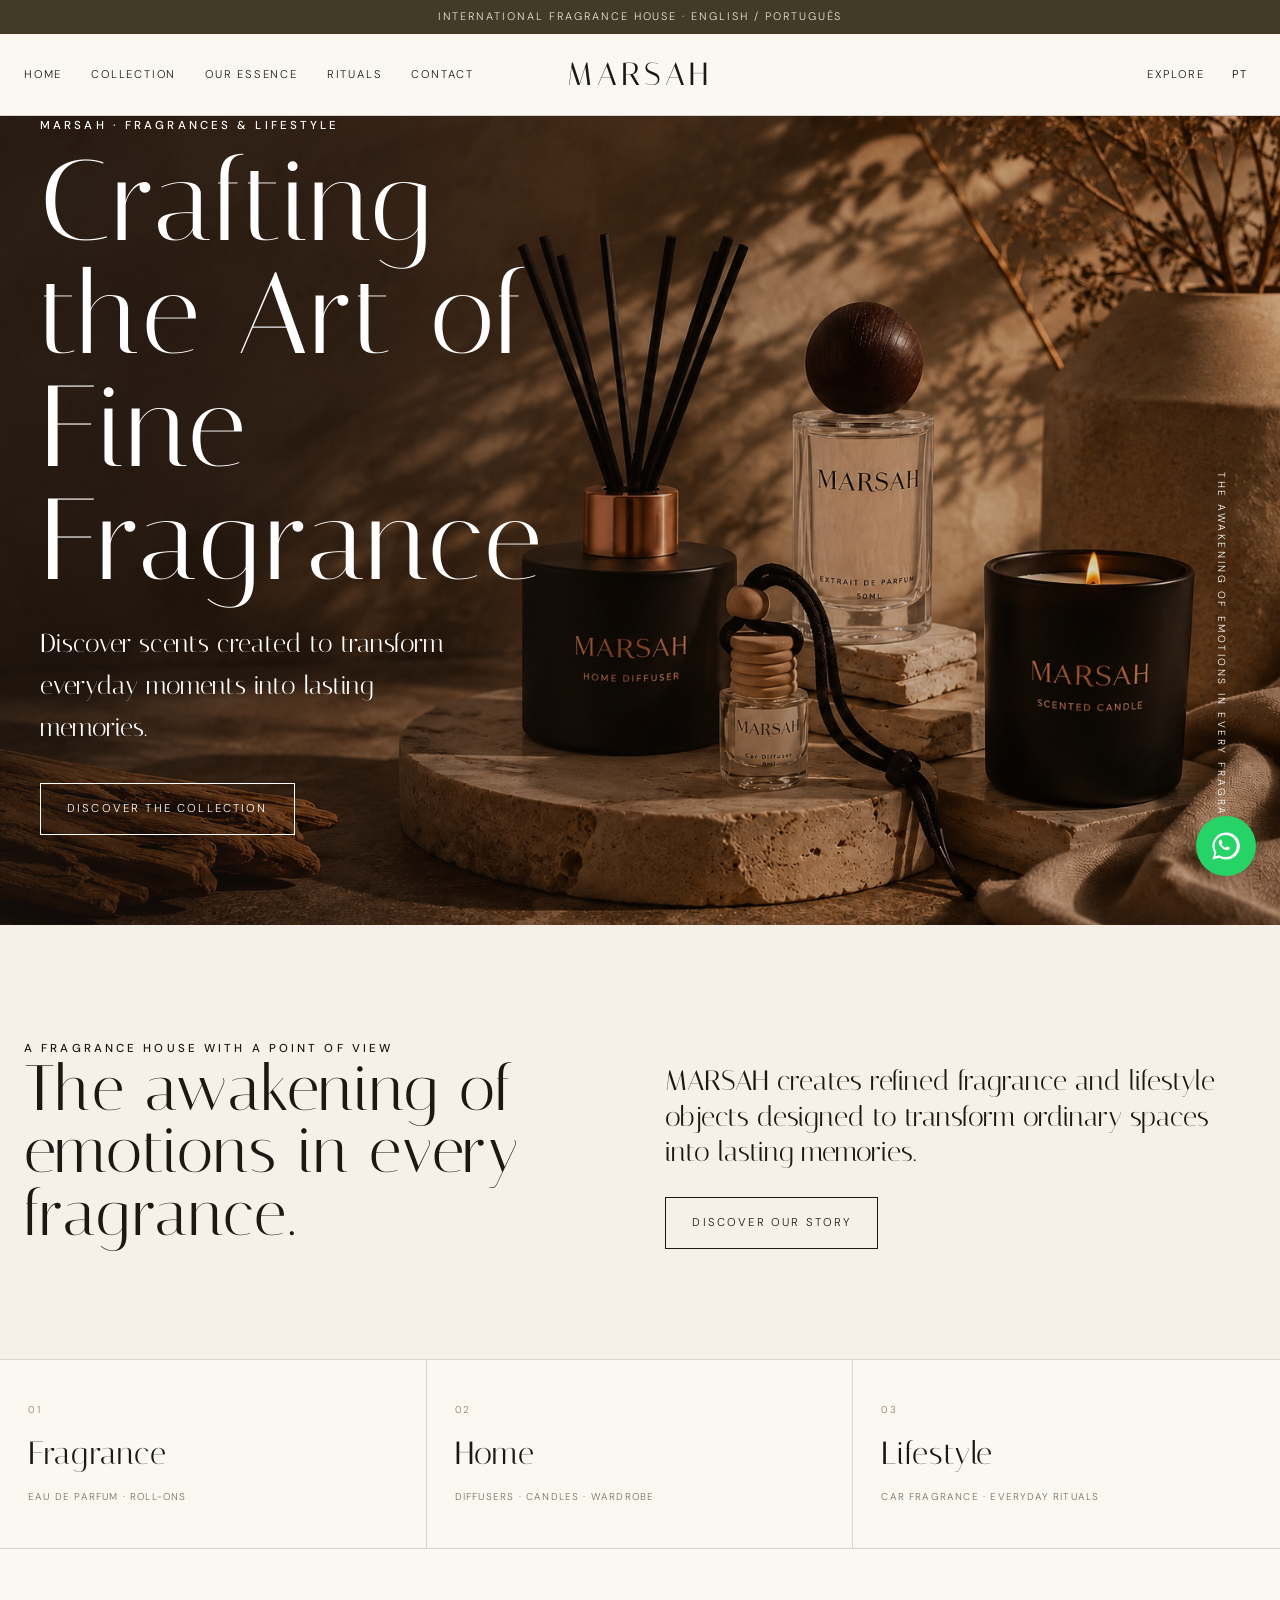
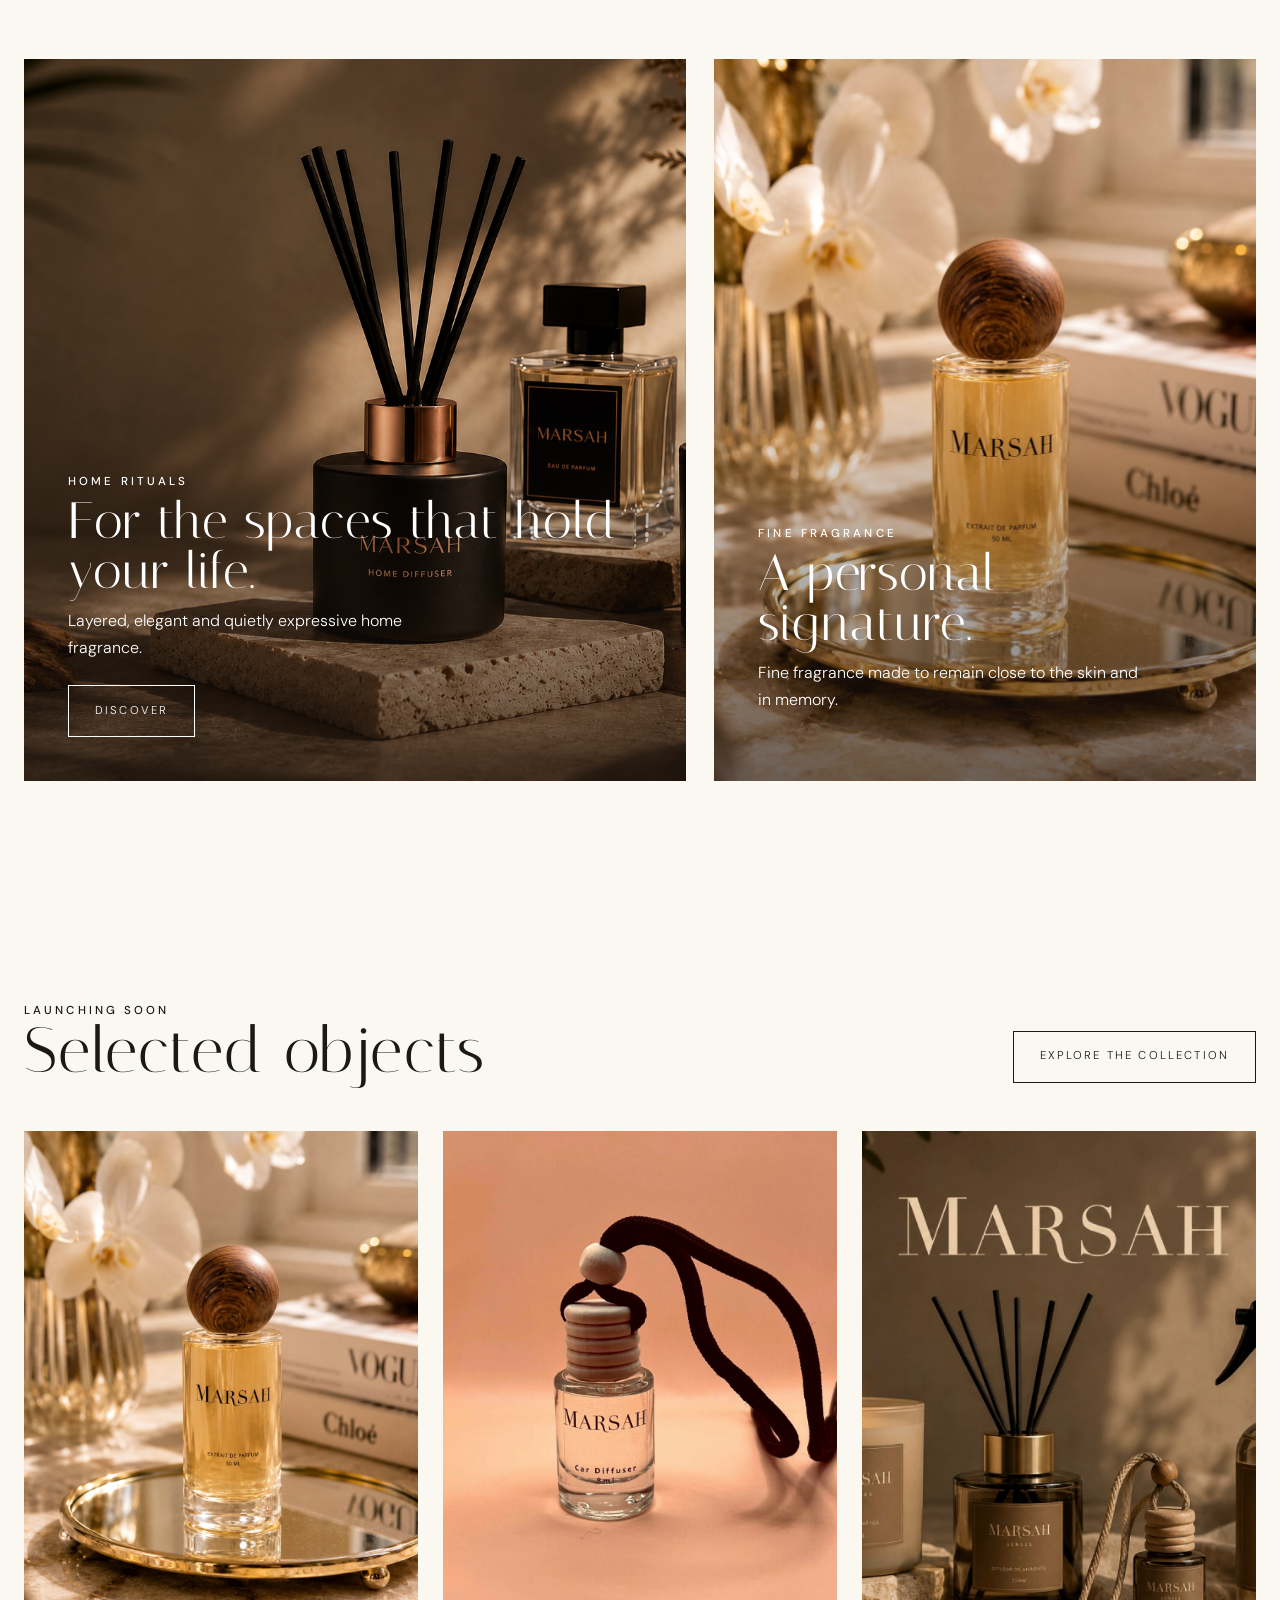
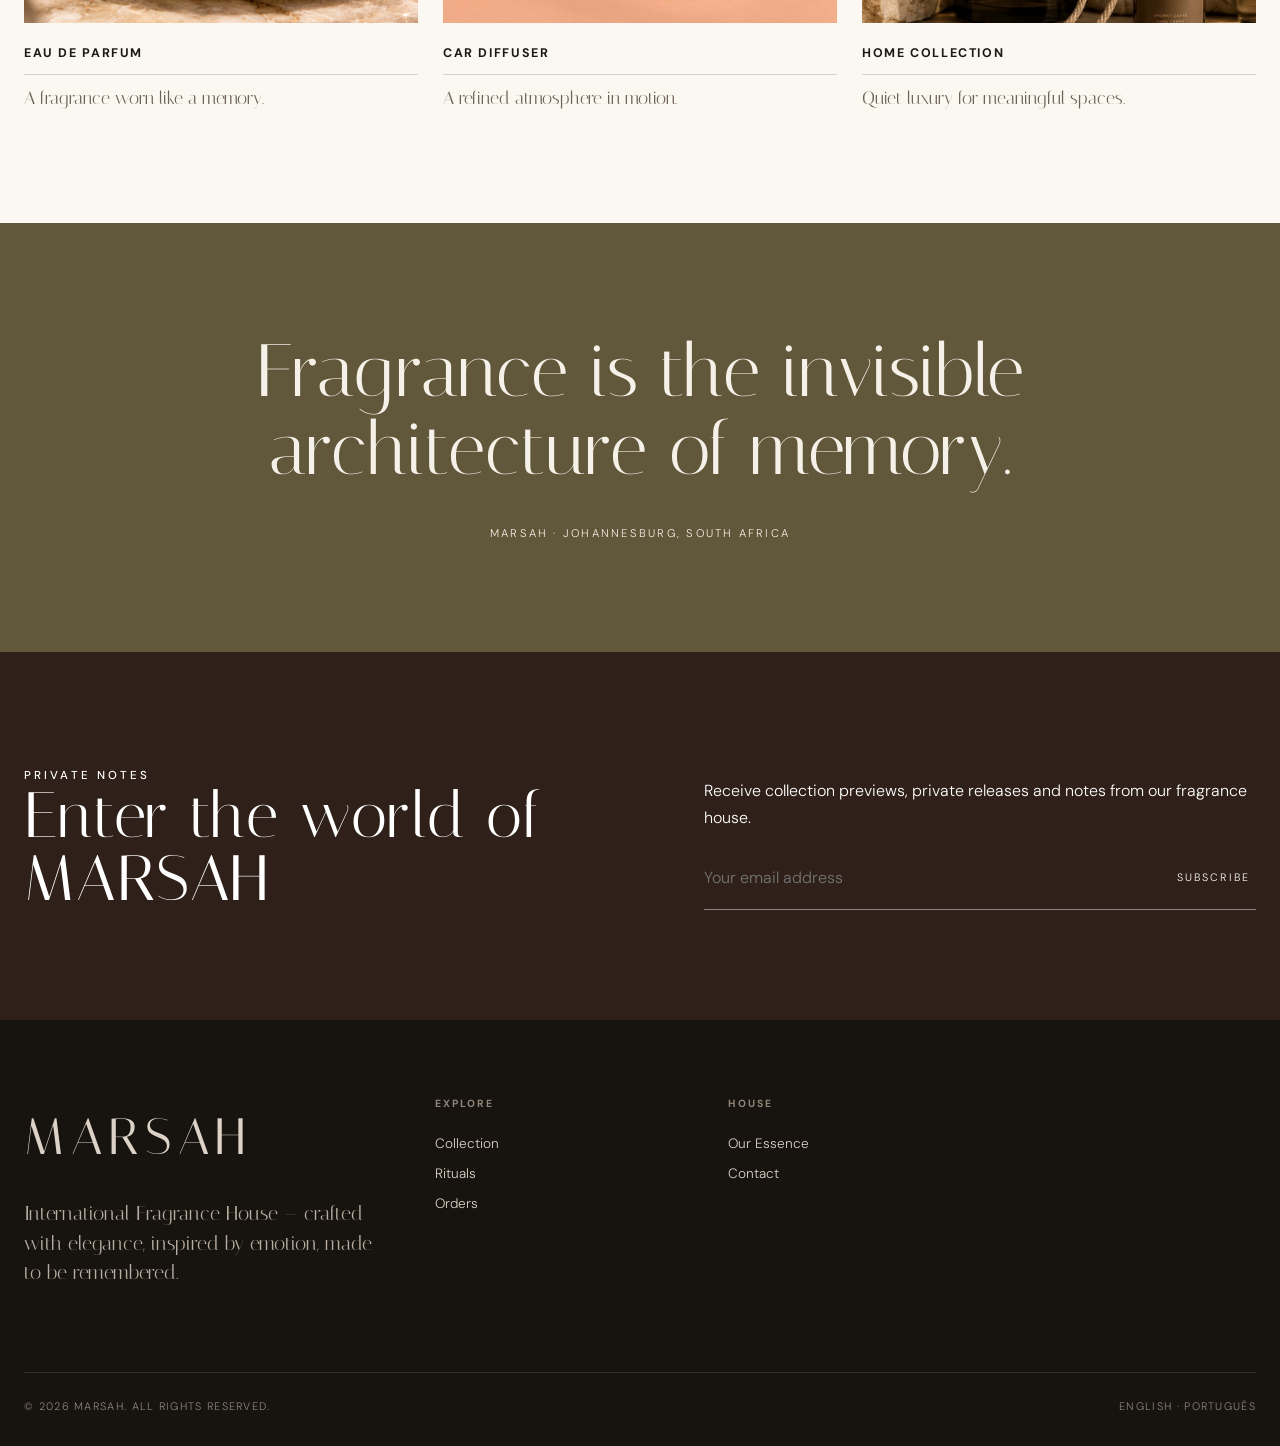
==== commit b35fc7bb: "Add files via upload" ====
--- a/index.html
+++ b/index.html
@@ -1 +1 @@
-<!doctype html><html lang="en"><head><meta charset="utf-8"><meta name="viewport" content="width=device-width,initial-scale=1"><meta name="description" content="MARSAH — premium fragrance and lifestyle."><title>Home | MARSAH</title><link rel="stylesheet" href="assets/css/style.css"></head><body><div data-header></div><main><section class="hero"><div class="hero-media"><img src="assets/images/hero-warm.jpg" alt="MARSAH fragrance collection"></div><div class="container hero-content reveal"><div class="eyebrow">MARSAH · Fragrances & Lifestyle</div><h1 class="display" data-i18n="heroTitle">Crafting the Art of Fine Fragrance</h1><p data-i18n="heroLine">Discover scents created to transform everyday moments into lasting memories.</p><a class="btn btn-light" href="collection.html" data-i18n="explore">Discover the Collection</a></div><div class="hero-note" data-i18n="heroNote">The awakening of emotions in every fragrance</div></section><section class="section intro"><div class="container intro-grid"><div class="reveal"><div class="eyebrow" data-i18n="introKicker">A fragrance house with a point of view</div><h2 class="display" data-i18n="introTitle">The awakening of emotions in every fragrance.</h2></div><div class="reveal"><p class="intro-copy" data-i18n="introText">MARSAH creates refined fragrance and lifestyle objects designed to transform ordinary spaces into lasting memories.</p><a class="btn" href="essence.html" data-i18n="viewStory">Discover our story</a></div></div></section><section class="category-strip"><div class="categories collection-groups"><a class="category collection-group" href="collection.html#fragrance"><span class="category-index">01</span><strong data-i18n="groupFragrance">Fragrance</strong><small data-i18n="groupFragranceNote">Eau de Parfum · Roll-ons</small></a><a class="category collection-group" href="collection.html#home"><span class="category-index">02</span><strong data-i18n="groupHome">Home</strong><small data-i18n="groupHomeNote">Diffusers · Candles · Wardrobe</small></a><a class="category collection-group" href="collection.html#lifestyle"><span class="category-index">03</span><strong data-i18n="groupLifestyle">Lifestyle</strong><small data-i18n="groupLifestyleNote">Car fragrance · Everyday rituals</small></a></div></section><section class="section"><div class="container editorial-grid"><article class="editorial-card reveal"><img src="assets/images/hero-dark.jpg" alt="MARSAH home fragrance"><div class="editorial-overlay"><div><div class="eyebrow">Home Rituals</div><h3 class="display" data-i18n="homeTitle">For the spaces that hold your life.</h3><p data-i18n="homeText">Layered, elegant and quietly expressive home fragrance.</p><a class="btn btn-light" href="rituals.html">Discover</a></div></div></article><article class="editorial-card small reveal"><img src="assets/images/product-perfume.jpg" alt="MARSAH perfume"><div class="editorial-overlay"><div><div class="eyebrow">Fine Fragrance</div><h3 class="display" data-i18n="selfTitle">A personal signature.</h3><p data-i18n="selfText">Fine fragrance made to remain close to the skin and in memory.</p></div></div></article></div></section><section class="section"><div class="container"><div class="featured-head reveal"><div><div class="eyebrow" data-i18n="launching">Launching Soon</div><h2 class="display" data-i18n="featured">Selected objects</h2></div><a class="btn" href="collection.html" data-i18n="viewAll">View all</a></div><div class="product-grid"><article class="product-card reveal"><div class="product-image"><img src="assets/images/product-perfume.jpg" alt="Eau de Parfum"></div><div class="product-meta"><h3>Eau de Parfum</h3></div><div class="product-note">A fragrance worn like a memory.</div></article><article class="product-card reveal"><div class="product-image"><img src="assets/images/product-car-diffuser.jpg" alt="Car Diffuser"></div><div class="product-meta"><h3>Car Diffuser</h3></div><div class="product-note">A refined atmosphere in motion.</div></article><article class="product-card reveal"><div class="product-image"><img src="assets/images/lifestyle-room.jpg" alt="Home collection"></div><div class="product-meta"><h3>Home Collection</h3></div><div class="product-note">Quiet luxury for meaningful spaces.</div></article></div></div></section><section class="section manifesto"><div class="container reveal"><blockquote data-i18n="manifesto">Fragrance is the invisible architecture of memory.</blockquote><p>MARSAH · Johannesburg, South Africa</p></div></section><section class="section newsletter"><div class="container newsletter-grid"><div><div class="eyebrow">Private notes</div><h2 class="display" data-i18n="joinTitle">Enter the world of MARSAH</h2></div><div><p data-i18n="joinText">Receive collection previews, private releases and notes from our fragrance house.</p><form data-newsletter><input type="email" required data-i18n-placeholder="email" placeholder="Your email address"><button data-i18n="subscribe">Subscribe</button><div class="status"></div></form></div></div></section></main><div data-footer></div><script src="assets/js/layout.js"></script><script src="assets/js/main.js"></script></body></html>
+<!doctype html><html lang="en"><head><meta charset="utf-8"><meta name="viewport" content="width=device-width,initial-scale=1"><meta name="description" content="MARSAH — premium fragrance and lifestyle."><title>Home | MARSAH</title><link rel="stylesheet" href="assets/css/style.css"></head><body><div data-header></div><main><section class="hero"><div class="hero-media"><img src="assets/images/hero-warm.jpg" alt="MARSAH fragrance collection"></div><div class="container hero-content reveal"><div class="eyebrow">MARSAH · Fragrances & Lifestyle</div><h1 class="display" data-i18n="heroTitle">Crafting the Art of Fine Fragrance</h1><p data-i18n="heroLine">Discover scents created to transform everyday moments into lasting memories.</p><a class="btn btn-light" href="collection.html" data-i18n="explore">Discover the Collection</a></div><div class="hero-note" data-i18n="heroNote">The awakening of emotions in every fragrance</div></section><section class="section intro"><div class="container intro-grid"><div class="reveal"><div class="eyebrow" data-i18n="introKicker">A fragrance house with a point of view</div><h2 class="display" data-i18n="introTitle">The awakening of emotions in every fragrance.</h2></div><div class="reveal"><p class="intro-copy" data-i18n="introText">MARSAH creates refined fragrance and lifestyle objects designed to transform ordinary spaces into lasting memories.</p><a class="btn" href="essence.html" data-i18n="viewStory">Discover our story</a></div></div></section><section class="category-strip"><div class="categories collection-groups"><a class="category collection-group" href="collection.html#fragrance"><span class="category-index">01</span><strong data-i18n="groupFragrance">Fragrance</strong><small data-i18n="groupFragranceNote">Eau de Parfum · Roll-ons</small></a><a class="category collection-group" href="collection.html#home"><span class="category-index">02</span><strong data-i18n="groupHome">Home</strong><small data-i18n="groupHomeNote">Diffusers · Candles · Wardrobe</small></a><a class="category collection-group" href="collection.html#lifestyle"><span class="category-index">03</span><strong data-i18n="groupLifestyle">Lifestyle</strong><small data-i18n="groupLifestyleNote">Car fragrance · Everyday rituals</small></a></div></section><section class="section"><div class="container editorial-grid"><article class="editorial-card reveal"><img src="assets/images/hero-dark.jpg" alt="MARSAH home fragrance"><div class="editorial-overlay"><div><div class="eyebrow">Home Rituals</div><h3 class="display" data-i18n="homeTitle">For the spaces that hold your life.</h3><p data-i18n="homeText">Layered, elegant and quietly expressive home fragrance.</p><a class="btn btn-light" href="rituals.html">Discover</a></div></div></article><article class="editorial-card small reveal"><img src="assets/images/product-perfume.jpg" alt="MARSAH perfume"><div class="editorial-overlay"><div><div class="eyebrow">Fine Fragrance</div><h3 class="display" data-i18n="selfTitle">A personal signature.</h3><p data-i18n="selfText">Fine fragrance made to remain close to the skin and in memory.</p></div></div></article></div></section><section class="section"><div class="container"><div class="featured-head reveal"><div><div class="eyebrow" data-i18n="launching">Launching Soon</div><h2 class="display" data-i18n="featured">Selected objects</h2></div><a class="btn" href="collection.html" data-i18n="viewAll">Explore the Collection</a></div><div class="product-grid"><article class="product-card reveal"><div class="product-image"><img src="assets/images/product-perfume.jpg" alt="Eau de Parfum"></div><div class="product-meta"><h3>Eau de Parfum</h3></div><div class="product-note">A fragrance worn like a memory.</div></article><article class="product-card reveal"><div class="product-image"><img src="assets/images/product-car-diffuser.jpg" alt="Car Diffuser"></div><div class="product-meta"><h3>Car Diffuser</h3></div><div class="product-note">A refined atmosphere in motion.</div></article><article class="product-card reveal"><div class="product-image"><img src="assets/images/lifestyle-room.jpg" alt="Home collection"></div><div class="product-meta"><h3>Home Collection</h3></div><div class="product-note">Quiet luxury for meaningful spaces.</div></article></div></div></section><section class="section manifesto"><div class="container reveal"><blockquote data-i18n="manifesto">Fragrance is the invisible architecture of memory.</blockquote><p>MARSAH · Johannesburg, South Africa</p></div></section><section class="section newsletter"><div class="container newsletter-grid"><div><div class="eyebrow">Private notes</div><h2 class="display" data-i18n="joinTitle">Enter the world of MARSAH</h2></div><div><p data-i18n="joinText">Receive collection previews, private releases and notes from our fragrance house.</p><form data-newsletter><input type="email" required data-i18n-placeholder="email" placeholder="Your email address"><button data-i18n="subscribe">Subscribe</button><div class="status"></div></form></div></div></section></main><div data-footer></div><script src="assets/js/layout.js"></script><script src="assets/js/main.js"></script></body></html>
--- a/assets/css/style.css
+++ b/assets/css/style.css
@@ -91,3 +91,33 @@
     padding-bottom:60px;
 }
 	.editorial-card,.editorial-card.small{min-height:560px}.featured-head{display:block}.featured-head .btn{margin-top:22px}.product-grid,.collection-grid{grid-template-columns:1fr}.footer-grid{grid-template-columns:1fr}.footer-bottom{display:block}.footer-bottom span{display:block;margin:8px 0}.page-hero{padding:85px 0 60px}.value{padding:36px 25px}}
+
+
+/* Floating WhatsApp button */
+.whatsapp-float{
+    position:fixed;
+    right:24px;
+    bottom:24px;
+    z-index:120;
+    width:60px;
+    height:60px;
+    display:flex;
+    align-items:center;
+    justify-content:center;
+    border-radius:50%;
+    background:#25D366;
+    color:#fff;
+    box-shadow:0 12px 30px rgba(0,0,0,.22);
+    transition:transform .25s ease,box-shadow .25s ease,background .25s ease;
+}
+.whatsapp-float svg{width:34px;height:34px;display:block}
+.whatsapp-float:hover{
+    transform:translateY(-3px) scale(1.04);
+    background:#20bd5a;
+    box-shadow:0 16px 34px rgba(0,0,0,.28);
+}
+.whatsapp-float:focus-visible{outline:3px solid rgba(37,211,102,.38);outline-offset:4px}
+@media(max-width:600px){
+    .whatsapp-float{right:16px;bottom:16px;width:56px;height:56px}
+    .whatsapp-float svg{width:31px;height:31px}
+}
